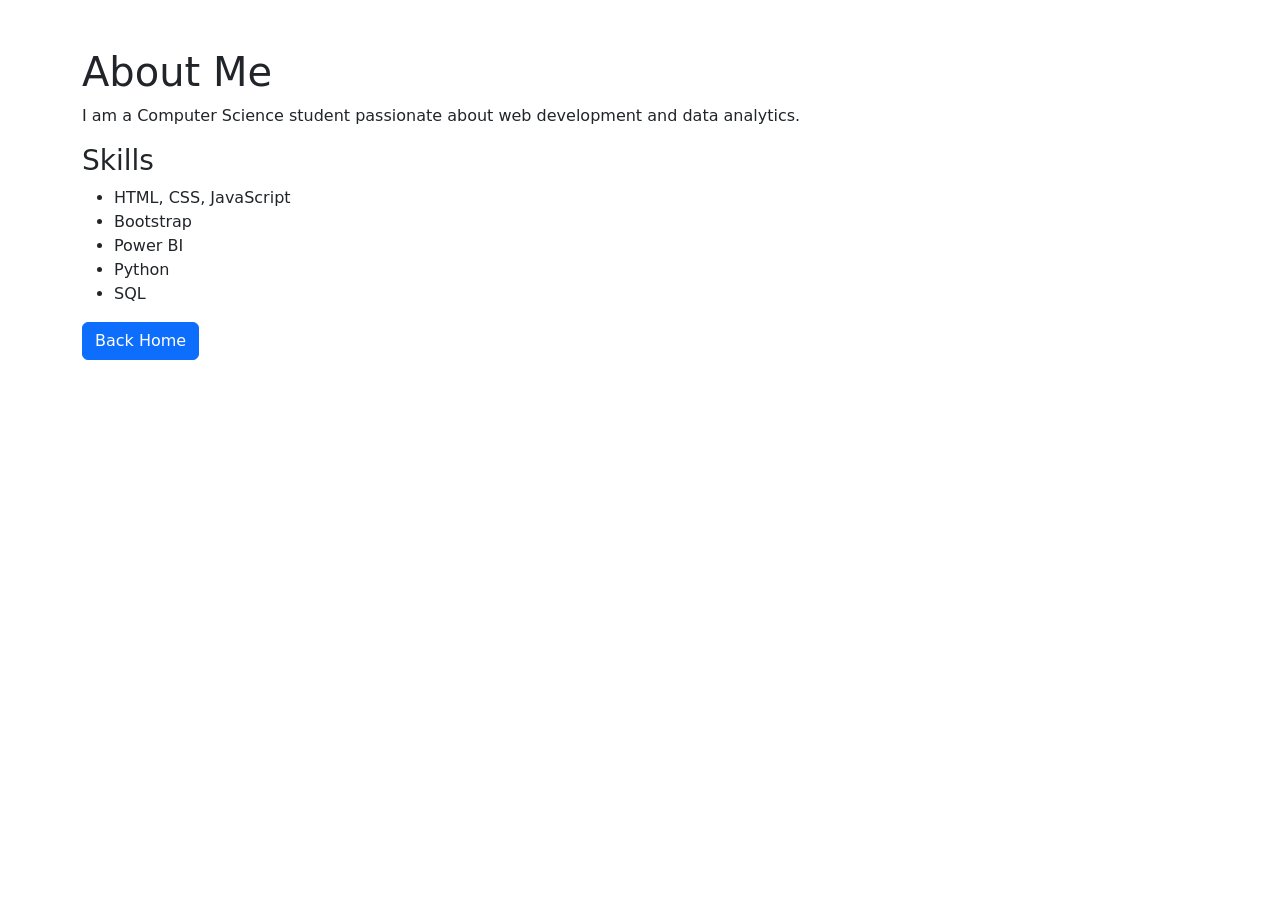
==== about.html @ 312a4ff7 "Add files via upload" ====
<!DOCTYPE html>
<html lang="en">
<head>
<meta charset="UTF-8">
<meta name="viewport" content="width=device-width, initial-scale=1.0">
<title>About</title>
<link href="https://cdn.jsdelivr.net/npm/bootstrap@5.3.3/dist/css/bootstrap.min.css" rel="stylesheet">
<link rel="stylesheet" href="css/style.css">
</head>
<body>
<div class="container py-5">
<h1>About Me</h1>
<p>I am a Computer Science student passionate about web development and data analytics.</p>
<h3>Skills</h3>
<ul>
<li>HTML, CSS, JavaScript</li>
<li>Bootstrap</li>
<li>Power BI</li>
<li>Python</li>
<li>SQL</li>
</ul>
<a href="index.html" class="btn btn-primary">Back Home</a>
</div>
<script src="js/script.js"></script>
</body>
</html>
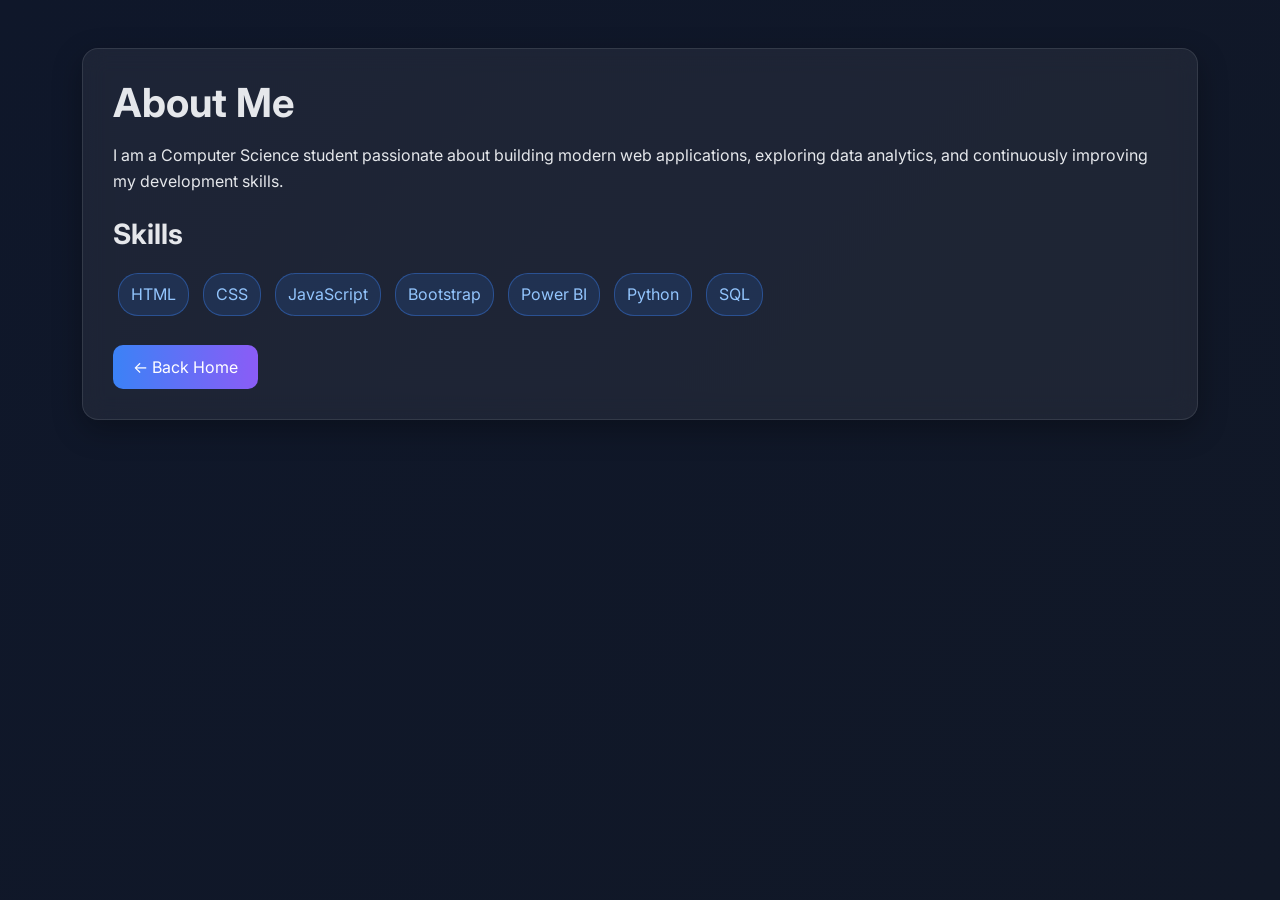
==== commit ccb0e046: "Update about.html" ====
--- a/about.html
+++ b/about.html
@@ -3,24 +3,95 @@
 <head>
 <meta charset="UTF-8">
 <meta name="viewport" content="width=device-width, initial-scale=1.0">
-<title>About</title>
+<title>About Me</title>
+
+<!-- Bootstrap -->
 <link href="https://cdn.jsdelivr.net/npm/bootstrap@5.3.3/dist/css/bootstrap.min.css" rel="stylesheet">
+
+<!-- Google Font (lebih modern look) -->
+<link href="https://fonts.googleapis.com/css2?family=Inter:wght@300;400;600;700&display=swap" rel="stylesheet">
+
 <link rel="stylesheet" href="css/style.css">
+
+<style>
+    body {
+        font-family: 'Inter', sans-serif;
+        background: linear-gradient(135deg, #0f172a, #111827);
+        color: #e5e7eb;
+        min-height: 100vh;
+    }
+
+    .glass-card {
+        background: rgba(255, 255, 255, 0.06);
+        backdrop-filter: blur(12px);
+        border: 1px solid rgba(255, 255, 255, 0.1);
+        border-radius: 16px;
+        padding: 30px;
+        box-shadow: 0 10px 30px rgba(0,0,0,0.3);
+    }
+
+    h1, h3 {
+        font-weight: 700;
+    }
+
+    .badge-skill {
+        background: rgba(59,130,246,0.15);
+        border: 1px solid rgba(59,130,246,0.4);
+        color: #93c5fd;
+        margin: 5px;
+        padding: 8px 12px;
+        border-radius: 20px;
+        display: inline-block;
+    }
+
+    .btn-custom {
+        background: linear-gradient(90deg, #3b82f6, #8b5cf6);
+        border: none;
+        padding: 10px 20px;
+        border-radius: 10px;
+        color: white;
+        transition: 0.3s;
+    }
+
+    .btn-custom:hover {
+        transform: translateY(-2px);
+        box-shadow: 0 10px 20px rgba(59,130,246,0.3);
+    }
+</style>
+
 </head>
+
 <body>
+
 <div class="container py-5">
-<h1>About Me</h1>
-<p>I am a Computer Science student passionate about web development and data analytics.</p>
-<h3>Skills</h3>
-<ul>
-<li>HTML, CSS, JavaScript</li>
-<li>Bootstrap</li>
-<li>Power BI</li>
-<li>Python</li>
-<li>SQL</li>
-</ul>
-<a href="index.html" class="btn btn-primary">Back Home</a>
+
+    <div class="glass-card">
+
+        <h1 class="mb-3">About Me</h1>
+
+        <p class="mb-4">
+            I am a Computer Science student passionate about building modern web applications,
+            exploring data analytics, and continuously improving my development skills.
+        </p>
+
+        <h3 class="mb-3">Skills</h3>
+
+        <div class="mb-4">
+            <span class="badge-skill">HTML</span>
+            <span class="badge-skill">CSS</span>
+            <span class="badge-skill">JavaScript</span>
+            <span class="badge-skill">Bootstrap</span>
+            <span class="badge-skill">Power BI</span>
+            <span class="badge-skill">Python</span>
+            <span class="badge-skill">SQL</span>
+        </div>
+
+        <a href="index.html" class="btn btn-custom">← Back Home</a>
+
+    </div>
+
 </div>
+
 <script src="js/script.js"></script>
 </body>
-</html>+</html>
--- a/css/style.css
+++ b/css/style.css
@@ -0,0 +1,229 @@
+* {
+  margin: 0;
+  padding: 0;
+  box-sizing: border-box;
+}
+
+body {
+  font-family: 'Segoe UI', Tahoma, Geneva, Verdana, sans-serif;
+  background: #0a0e27;
+  color: #e0e0e0;
+  line-height: 1.6;
+  transition: all 0.3s ease;
+}
+
+/* Navbar */
+.navbar {
+  background: linear-gradient(135deg, #1a1f3a 0%, #0f1628 100%) !important;
+  backdrop-filter: blur(10px);
+  border-bottom: 1px solid rgba(100, 200, 255, 0.2);
+  box-shadow: 0 4px 30px rgba(0, 0, 0, 0.5);
+  padding: 1rem 0;
+}
+
+.navbar-brand {
+  font-size: 1.8rem;
+  font-weight: 700;
+  background: linear-gradient(135deg, #00d4ff, #0099ff);
+  -webkit-background-clip: text;
+  -webkit-text-fill-color: transparent;
+  background-clip: text;
+  letter-spacing: 1px;
+}
+
+.nav-link {
+  color: #b0b0b0 !important;
+  font-weight: 500;
+  transition: all 0.3s ease;
+  position: relative;
+  margin: 0 10px;
+}
+
+.nav-link:hover {
+  color: #00d4ff !important;
+}
+
+.nav-link::after {
+  content: '';
+  position: absolute;
+  bottom: -5px;
+  left: 0;
+  width: 0;
+  height: 2px;
+  background: linear-gradient(135deg, #00d4ff, #0099ff);
+  transition: width 0.3s ease;
+}
+
+.nav-link:hover::after {
+  width: 100%;
+}
+
+/* Dark Mode Button */
+.btn-theme {
+  background: rgba(255, 255, 255, 0.1);
+  border: 1px solid rgba(100, 200, 255, 0.3);
+  color: #00d4ff;
+  font-size: 1.2rem;
+  padding: 8px 15px;
+  border-radius: 50px;
+  cursor: pointer;
+  transition: all 0.3s ease;
+}
+
+.btn-theme:hover {
+  background: rgba(0, 212, 255, 0.2);
+  border-color: #00d4ff;
+  box-shadow: 0 0 15px rgba(0, 212, 255, 0.5);
+}
+
+/* Hero Section */
+.hero {
+  padding: 150px 20px;
+  background: linear-gradient(135deg, rgba(10, 14, 39, 0.9) 0%, rgba(26, 31, 58, 0.9) 100%);
+  position: relative;
+  overflow: hidden;
+  min-height: 80vh;
+  display: flex;
+  align-items: center;
+  justify-content: center;
+}
+
+.hero::before {
+  content: '';
+  position: absolute;
+  top: 0;
+  left: 0;
+  right: 0;
+  bottom: 0;
+  background: radial-gradient(circle at 20% 50%, rgba(0, 212, 255, 0.1) 0%, transparent 50%),
+              radial-gradient(circle at 80% 80%, rgba(0, 153, 255, 0.1) 0%, transparent 50%);
+  pointer-events: none;
+  animation: gradientMove 15s ease infinite;
+}
+
+@keyframes gradientMove {
+  0%, 100% {
+    transform: translate(0, 0);
+  }
+  50% {
+    transform: translate(20px, 20px);
+  }
+}
+
+.hero h1 {
+  font-size: 4rem;
+  font-weight: 800;
+  background: linear-gradient(135deg, #00d4ff, #0099ff, #00d4ff);
+  background-size: 300% 300%;
+  -webkit-background-clip: text;
+  -webkit-text-fill-color: transparent;
+  background-clip: text;
+  animation: gradientShift 8s ease infinite;
+  margin-bottom: 20px;
+  letter-spacing: 2px;
+  position: relative;
+  z-index: 1;
+}
+
+.hero p {
+  font-size: 1.3rem;
+  color: #b0d4ff;
+  margin-bottom: 30px;
+  font-weight: 300;
+  letter-spacing: 0.5px;
+  position: relative;
+  z-index: 1;
+}
+
+@keyframes gradientShift {
+  0% { background-position: 0% 50%; }
+  50% { background-position: 100% 50%; }
+  100% { background-position: 0% 50%; }
+}
+
+/* Buttons */
+.btn-primary {
+  background: linear-gradient(135deg, #00d4ff, #0099ff);
+  border: none;
+  padding: 12px 40px;
+  font-size: 1.1rem;
+  font-weight: 600;
+  border-radius: 50px;
+  transition: all 0.3s ease;
+  box-shadow: 0 4px 20px rgba(0, 212, 255, 0.3);
+  color: #fff;
+  position: relative;
+  z-index: 1;
+}
+
+.btn-primary:hover {
+  transform: translateY(-3px);
+  box-shadow: 0 8px 40px rgba(0, 212, 255, 0.6);
+  color: #fff;
+}
+
+/* Footer */
+footer {
+  background: linear-gradient(135deg, #1a1f3a 0%, #0f1628 100%);
+  border-top: 1px solid rgba(100, 200, 255, 0.2);
+  padding: 20px;
+  margin-top: 60px;
+  color: #b0b0b0;
+  text-align: center;
+  font-weight: 500;
+}
+
+/* Dark Mode - Make everything darker */
+body.dark-mode {
+  background: #000;
+  color: #ffffff;
+}
+
+body.dark-mode .hero {
+  background: linear-gradient(135deg, rgba(0, 0, 0, 0.98) 0%, rgba(10, 10, 20, 0.98) 100%);
+}
+
+body.dark-mode .navbar {
+  background: linear-gradient(135deg, #000 0%, #050505 100%) !important;
+}
+
+body.dark-mode footer {
+  background: linear-gradient(135deg, #000 0%, #050505 100%);
+}
+
+body.dark-mode .btn-theme {
+  background: rgba(255, 255, 255, 0.2);
+  border-color: #ffaa00;
+  color: #ffaa00;
+}
+
+body.dark-mode .btn-theme:hover {
+  background: rgba(255, 170, 0, 0.2);
+  box-shadow: 0 0 15px rgba(255, 170, 0, 0.5);
+}
+
+body.dark-mode h1 {
+  background: linear-gradient(135deg, #ffaa00, #ff8800, #ffaa00);
+  -webkit-background-clip: text;
+  -webkit-text-fill-color: transparent;
+  background-clip: text;
+}
+
+/* Responsive */
+@media (max-width: 768px) {
+  .hero h1 {
+    font-size: 2.5rem;
+  }
+
+  .hero p {
+    font-size: 1rem;
+  }
+
+  .hero {
+    padding: 100px 20px;
+  }
+
+  .navbar-brand {
+    font-size: 1.5rem;
+  }
+}
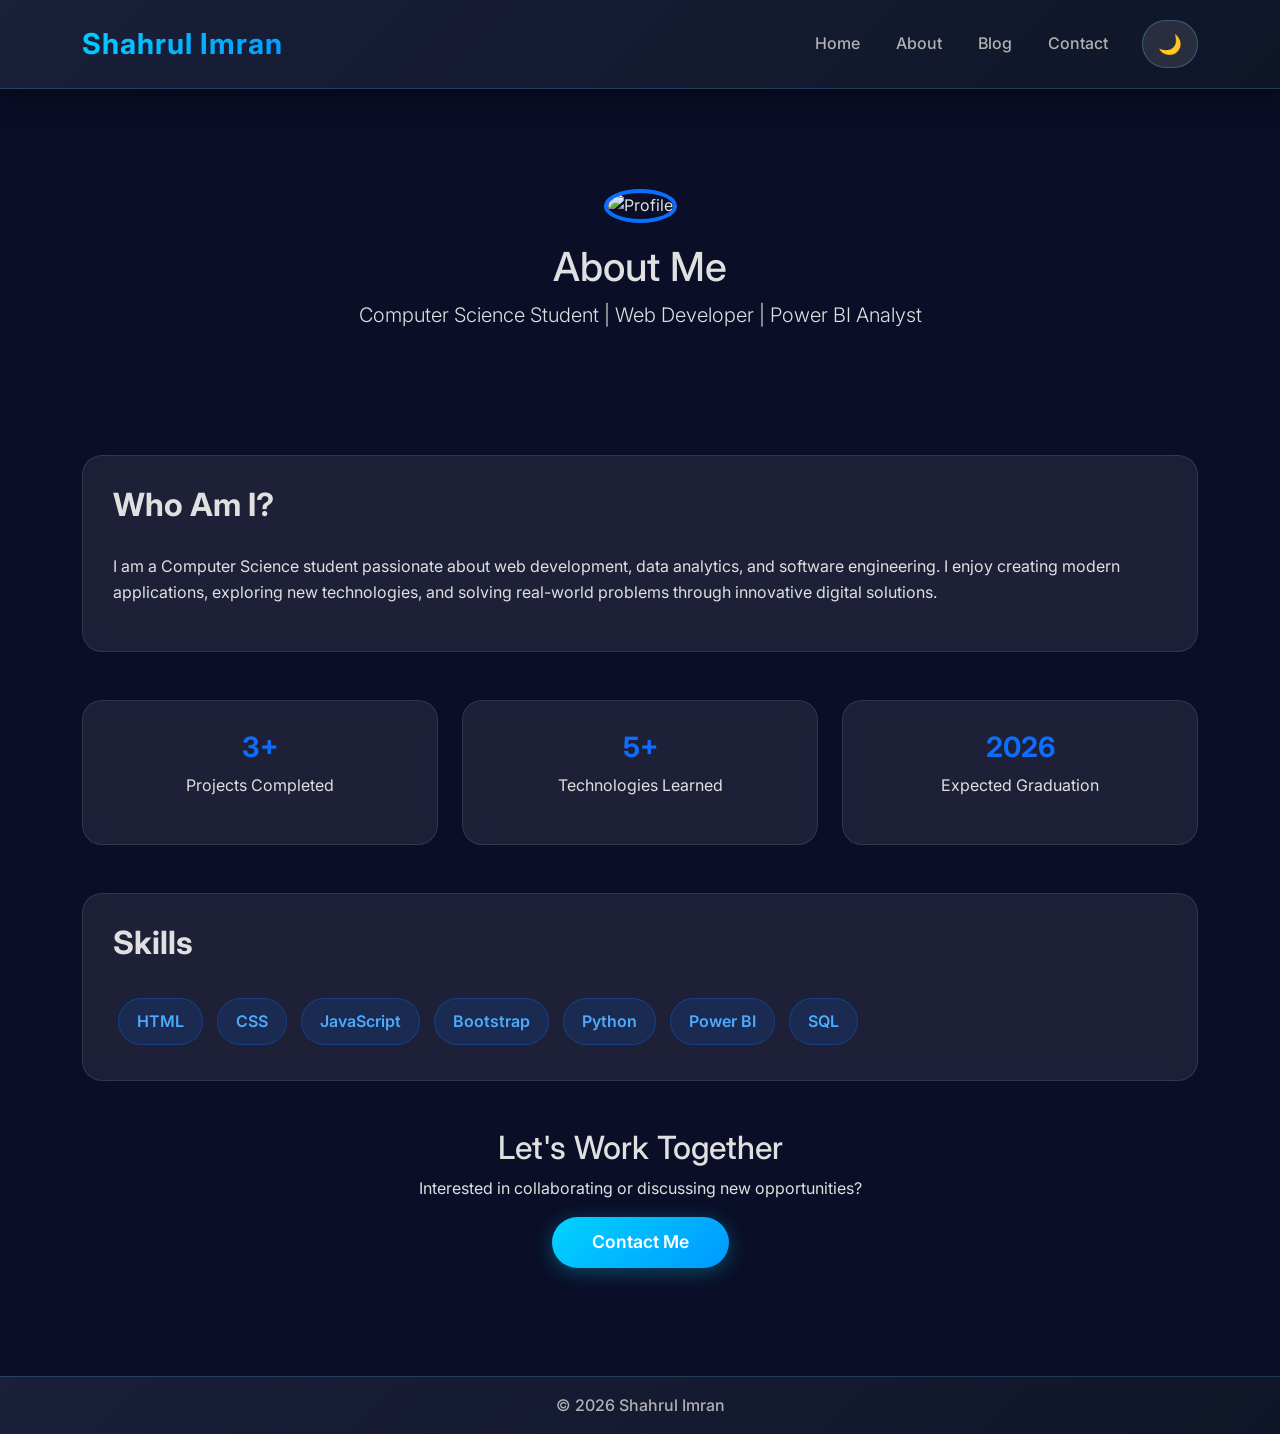
==== commit 5edb5f9f: "Update about.html" ====
--- a/about.html
+++ b/about.html
@@ -5,93 +5,204 @@
 <meta name="viewport" content="width=device-width, initial-scale=1.0">
 <title>About Me</title>
 
-<!-- Bootstrap -->
 <link href="https://cdn.jsdelivr.net/npm/bootstrap@5.3.3/dist/css/bootstrap.min.css" rel="stylesheet">
-
-<!-- Google Font (lebih modern look) -->
 <link href="https://fonts.googleapis.com/css2?family=Inter:wght@300;400;600;700&display=swap" rel="stylesheet">
-
 <link rel="stylesheet" href="css/style.css">
 
 <style>
-    body {
-        font-family: 'Inter', sans-serif;
-        background: linear-gradient(135deg, #0f172a, #111827);
-        color: #e5e7eb;
-        min-height: 100vh;
-    }
-
-    .glass-card {
-        background: rgba(255, 255, 255, 0.06);
-        backdrop-filter: blur(12px);
-        border: 1px solid rgba(255, 255, 255, 0.1);
-        border-radius: 16px;
-        padding: 30px;
-        box-shadow: 0 10px 30px rgba(0,0,0,0.3);
-    }
-
-    h1, h3 {
-        font-weight: 700;
-    }
-
-    .badge-skill {
-        background: rgba(59,130,246,0.15);
-        border: 1px solid rgba(59,130,246,0.4);
-        color: #93c5fd;
-        margin: 5px;
-        padding: 8px 12px;
-        border-radius: 20px;
-        display: inline-block;
-    }
-
-    .btn-custom {
-        background: linear-gradient(90deg, #3b82f6, #8b5cf6);
-        border: none;
-        padding: 10px 20px;
-        border-radius: 10px;
-        color: white;
-        transition: 0.3s;
-    }
-
-    .btn-custom:hover {
-        transform: translateY(-2px);
-        box-shadow: 0 10px 20px rgba(59,130,246,0.3);
-    }
+body{
+    font-family:'Inter',sans-serif;
+}
+
+/* Hero */
+.about-hero{
+    padding:100px 0 60px;
+    text-align:center;
+}
+
+.profile-img{
+    width:180px;
+    height:180px;
+    border-radius:50%;
+    object-fit:cover;
+    border:4px solid #0d6efd;
+    margin-bottom:20px;
+}
+
+.glass-card{
+    background:rgba(255,255,255,0.08);
+    backdrop-filter:blur(12px);
+    border-radius:20px;
+    padding:30px;
+    border:1px solid rgba(255,255,255,0.1);
+    height:100%;
+}
+
+.skill-badge{
+    display:inline-block;
+    padding:10px 18px;
+    margin:5px;
+    border-radius:25px;
+    background:#0d6efd20;
+    border:1px solid #0d6efd50;
+    color:#4dabff;
+    font-weight:600;
+}
+
+.section-title{
+    margin-bottom:30px;
+    font-weight:700;
+}
+
+.info-card{
+    text-align:center;
+}
+
+.info-card h3{
+    color:#0d6efd;
+    font-weight:700;
+}
 </style>
-
 </head>
 
 <body>
 
-<div class="container py-5">
-
-    <div class="glass-card">
-
-        <h1 class="mb-3">About Me</h1>
-
-        <p class="mb-4">
-            I am a Computer Science student passionate about building modern web applications,
-            exploring data analytics, and continuously improving my development skills.
-        </p>
-
-        <h3 class="mb-3">Skills</h3>
-
-        <div class="mb-4">
-            <span class="badge-skill">HTML</span>
-            <span class="badge-skill">CSS</span>
-            <span class="badge-skill">JavaScript</span>
-            <span class="badge-skill">Bootstrap</span>
-            <span class="badge-skill">Power BI</span>
-            <span class="badge-skill">Python</span>
-            <span class="badge-skill">SQL</span>
-        </div>
-
-        <a href="index.html" class="btn btn-custom">← Back Home</a>
-
-    </div>
-
-</div>
+<!-- NAVBAR -->
+<nav class="navbar navbar-expand-lg">
+<div class="container">
+<a class="navbar-brand" href="index.html">Shahrul Imran</a>
+
+<button class="navbar-toggler" data-bs-toggle="collapse" data-bs-target="#nav">
+<span class="navbar-toggler-icon"></span>
+</button>
+
+<div class="collapse navbar-collapse" id="nav">
+<ul class="navbar-nav ms-auto">
+<li class="nav-item"><a class="nav-link" href="index.html">Home</a></li>
+<li class="nav-item"><a class="nav-link active" href="about.html">About</a></li>
+<li class="nav-item"><a class="nav-link" href="blog.html">Blog</a></li>
+<li class="nav-item"><a class="nav-link" href="contact.html">Contact</a></li>
+</ul>
+
+<button class="btn-theme ms-3" onclick="toggleDarkMode()" id="themeBtn">
+🌙
+</button>
+</div>
+</div>
+</nav>
+
+<!-- HERO -->
+<section class="about-hero">
+<div class="container">
+
+<img src="images/profile.jpg" alt="Profile" class="profile-img">
+
+<h1>About Me</h1>
+
+<p class="lead">
+Computer Science Student | Web Developer | Power BI Analyst
+</p>
+
+</div>
+</section>
+
+<!-- ABOUT -->
+<section class="py-5">
+<div class="container">
+
+<div class="glass-card">
+
+<h2 class="section-title">Who Am I?</h2>
+
+<p>
+I am a Computer Science student passionate about web development,
+data analytics, and software engineering. I enjoy creating
+modern applications, exploring new technologies, and solving
+real-world problems through innovative digital solutions.
+</p>
+
+</div>
+
+</div>
+</section>
+
+<!-- STATS -->
+<section class="pb-5">
+<div class="container">
+
+<div class="row g-4">
+
+<div class="col-md-4">
+<div class="glass-card info-card">
+<h3>3+</h3>
+<p>Projects Completed</p>
+</div>
+</div>
+
+<div class="col-md-4">
+<div class="glass-card info-card">
+<h3>5+</h3>
+<p>Technologies Learned</p>
+</div>
+</div>
+
+<div class="col-md-4">
+<div class="glass-card info-card">
+<h3>2026</h3>
+<p>Expected Graduation</p>
+</div>
+</div>
+
+</div>
+
+</div>
+</section>
+
+<!-- SKILLS -->
+<section class="pb-5">
+<div class="container">
+
+<div class="glass-card">
+
+<h2 class="section-title">Skills</h2>
+
+<span class="skill-badge">HTML</span>
+<span class="skill-badge">CSS</span>
+<span class="skill-badge">JavaScript</span>
+<span class="skill-badge">Bootstrap</span>
+<span class="skill-badge">Python</span>
+<span class="skill-badge">Power BI</span>
+<span class="skill-badge">SQL</span>
+
+</div>
+
+</div>
+</section>
+
+<!-- CTA -->
+<section class="pb-5">
+<div class="container text-center">
+
+<h2>Let's Work Together</h2>
+
+<p>
+Interested in collaborating or discussing new opportunities?
+</p>
+
+<a href="contact.html" class="btn btn-primary btn-lg">
+Contact Me
+</a>
+
+</div>
+</section>
+
+<!-- FOOTER -->
+<footer class="text-center p-3">
+© 2026 Shahrul Imran
+</footer>
 
 <script src="js/script.js"></script>
+<script src="https://cdn.jsdelivr.net/npm/bootstrap@5.3.3/dist/js/bootstrap.bundle.min.js"></script>
+
 </body>
 </html>
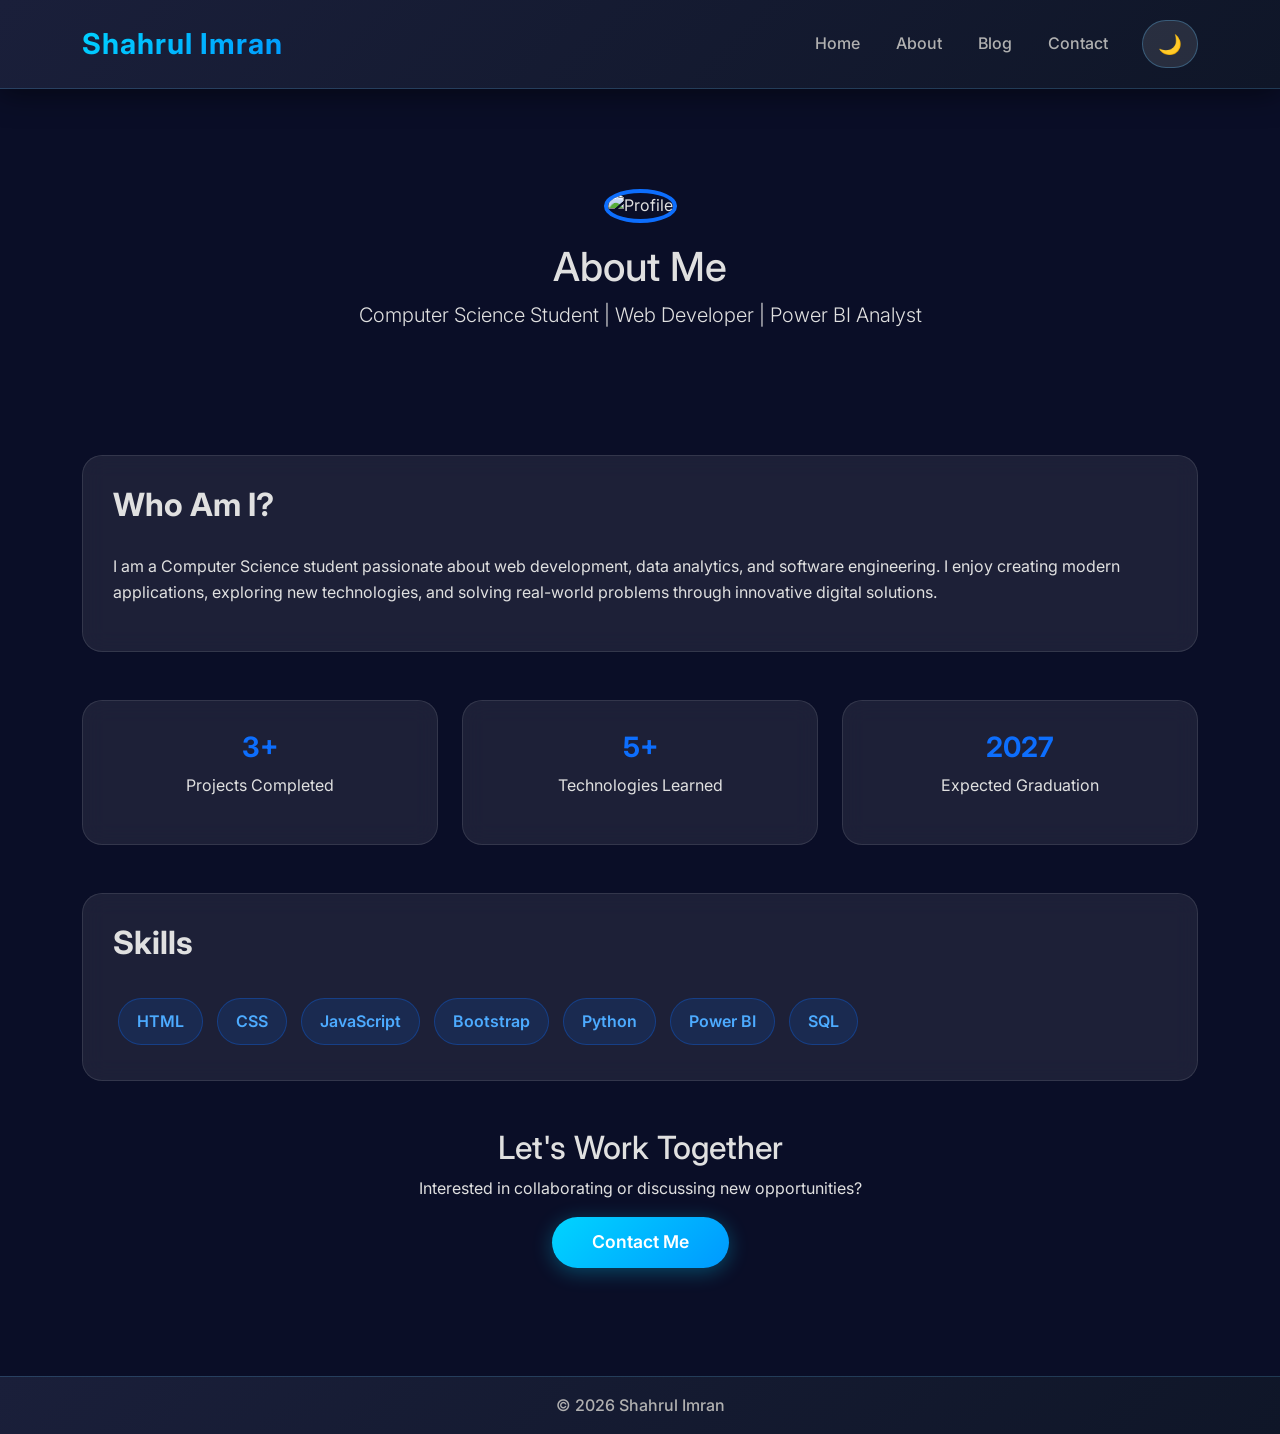
==== commit 9e965282: "Update about.html" ====
--- a/about.html
+++ b/about.html
@@ -148,7 +148,7 @@
 
 <div class="col-md-4">
 <div class="glass-card info-card">
-<h3>2026</h3>
+<h3>2027</h3>
 <p>Expected Graduation</p>
 </div>
 </div>
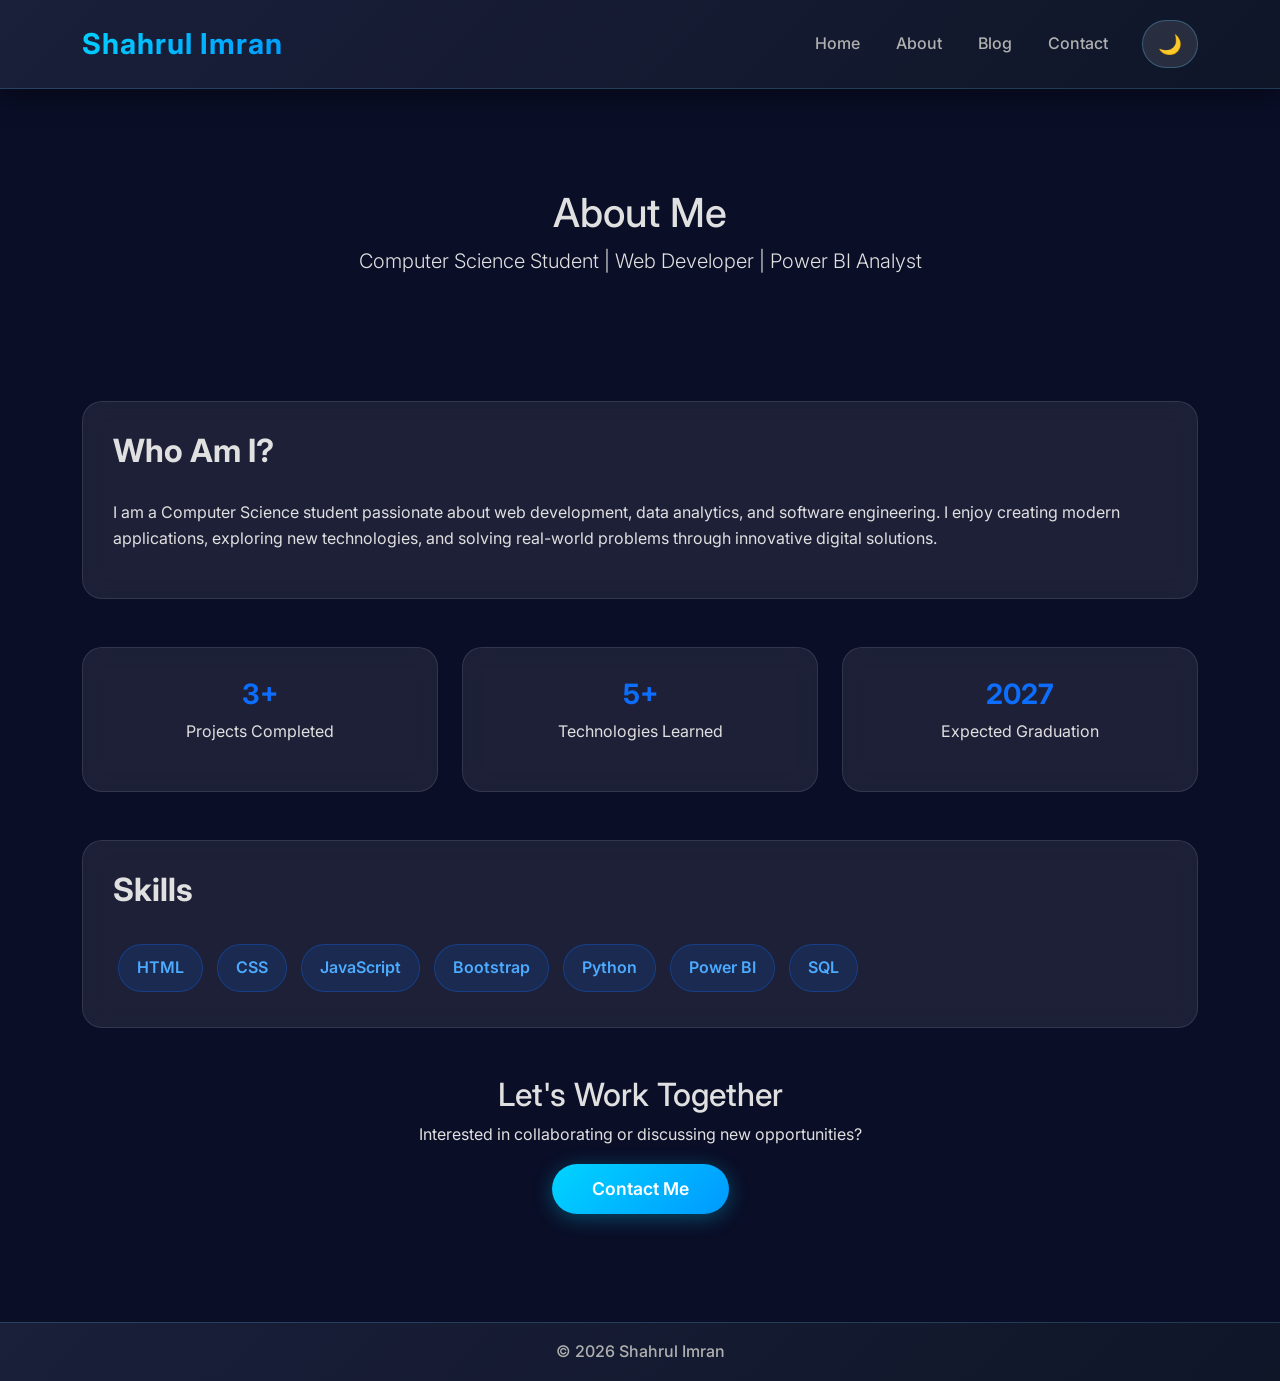
==== commit 3f9b49bc: "Update about.html" ====
--- a/about.html
+++ b/about.html
@@ -95,8 +95,6 @@
 <section class="about-hero">
 <div class="container">
 
-<img src="images/profile.jpg" alt="Profile" class="profile-img">
-
 <h1>About Me</h1>
 
 <p class="lead">
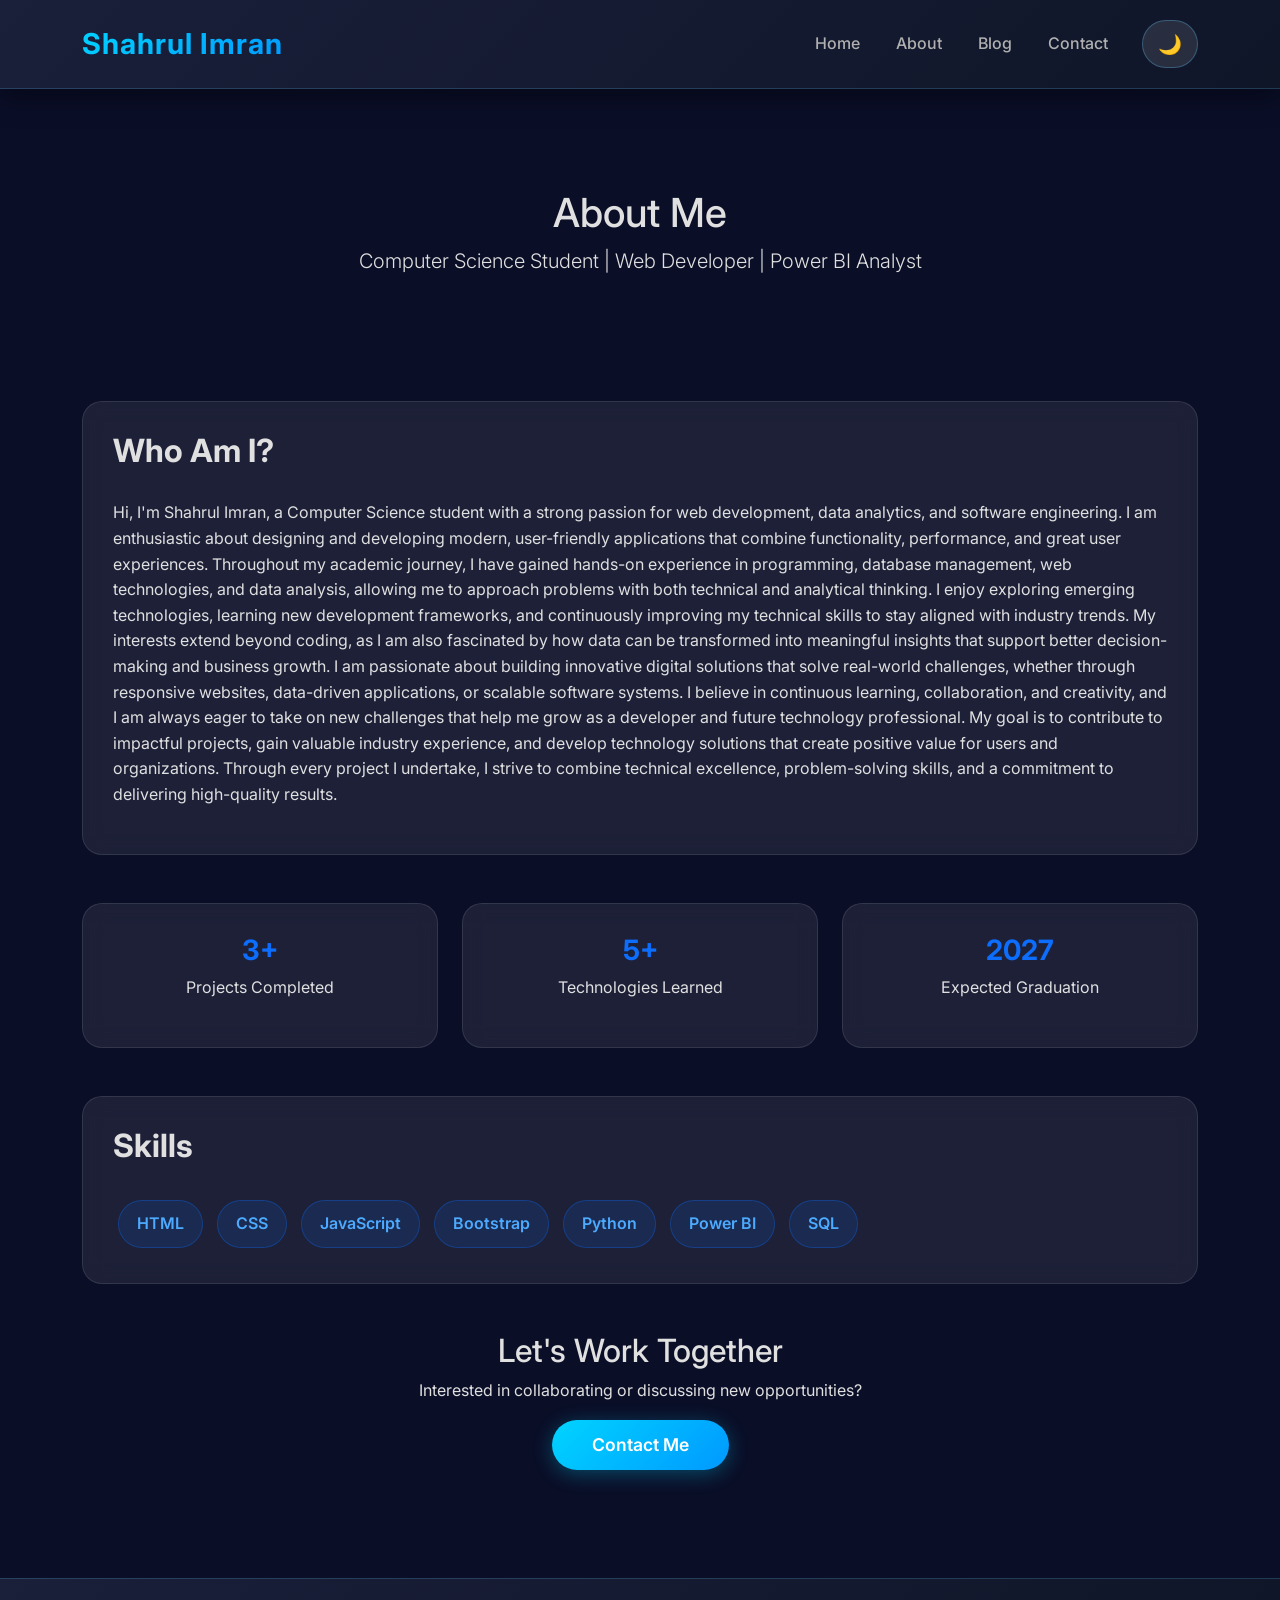
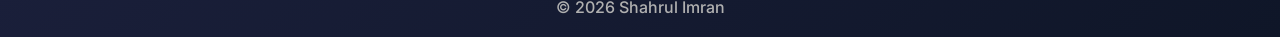
==== commit 045bd89a: "Update about.html" ====
--- a/about.html
+++ b/about.html
@@ -113,10 +113,13 @@
 <h2 class="section-title">Who Am I?</h2>
 
 <p>
-I am a Computer Science student passionate about web development,
-data analytics, and software engineering. I enjoy creating
-modern applications, exploring new technologies, and solving
-real-world problems through innovative digital solutions.
+Hi, I'm Shahrul Imran, a Computer Science student with a strong passion for web development, data analytics, and software engineering. I am enthusiastic about designing and developing modern, user-friendly applications that combine functionality, performance, and great user experiences. Throughout my academic journey, I have gained hands-on experience in programming, database management, web technologies, and data analysis, allowing me to approach problems with both technical and analytical thinking.
+
+I enjoy exploring emerging technologies, learning new development frameworks, and continuously improving my technical skills to stay aligned with industry trends. My interests extend beyond coding, as I am also fascinated by how data can be transformed into meaningful insights that support better decision-making and business growth.
+
+I am passionate about building innovative digital solutions that solve real-world challenges, whether through responsive websites, data-driven applications, or scalable software systems. I believe in continuous learning, collaboration, and creativity, and I am always eager to take on new challenges that help me grow as a developer and future technology professional.
+
+My goal is to contribute to impactful projects, gain valuable industry experience, and develop technology solutions that create positive value for users and organizations. Through every project I undertake, I strive to combine technical excellence, problem-solving skills, and a commitment to delivering high-quality results.
 </p>
 
 </div>
